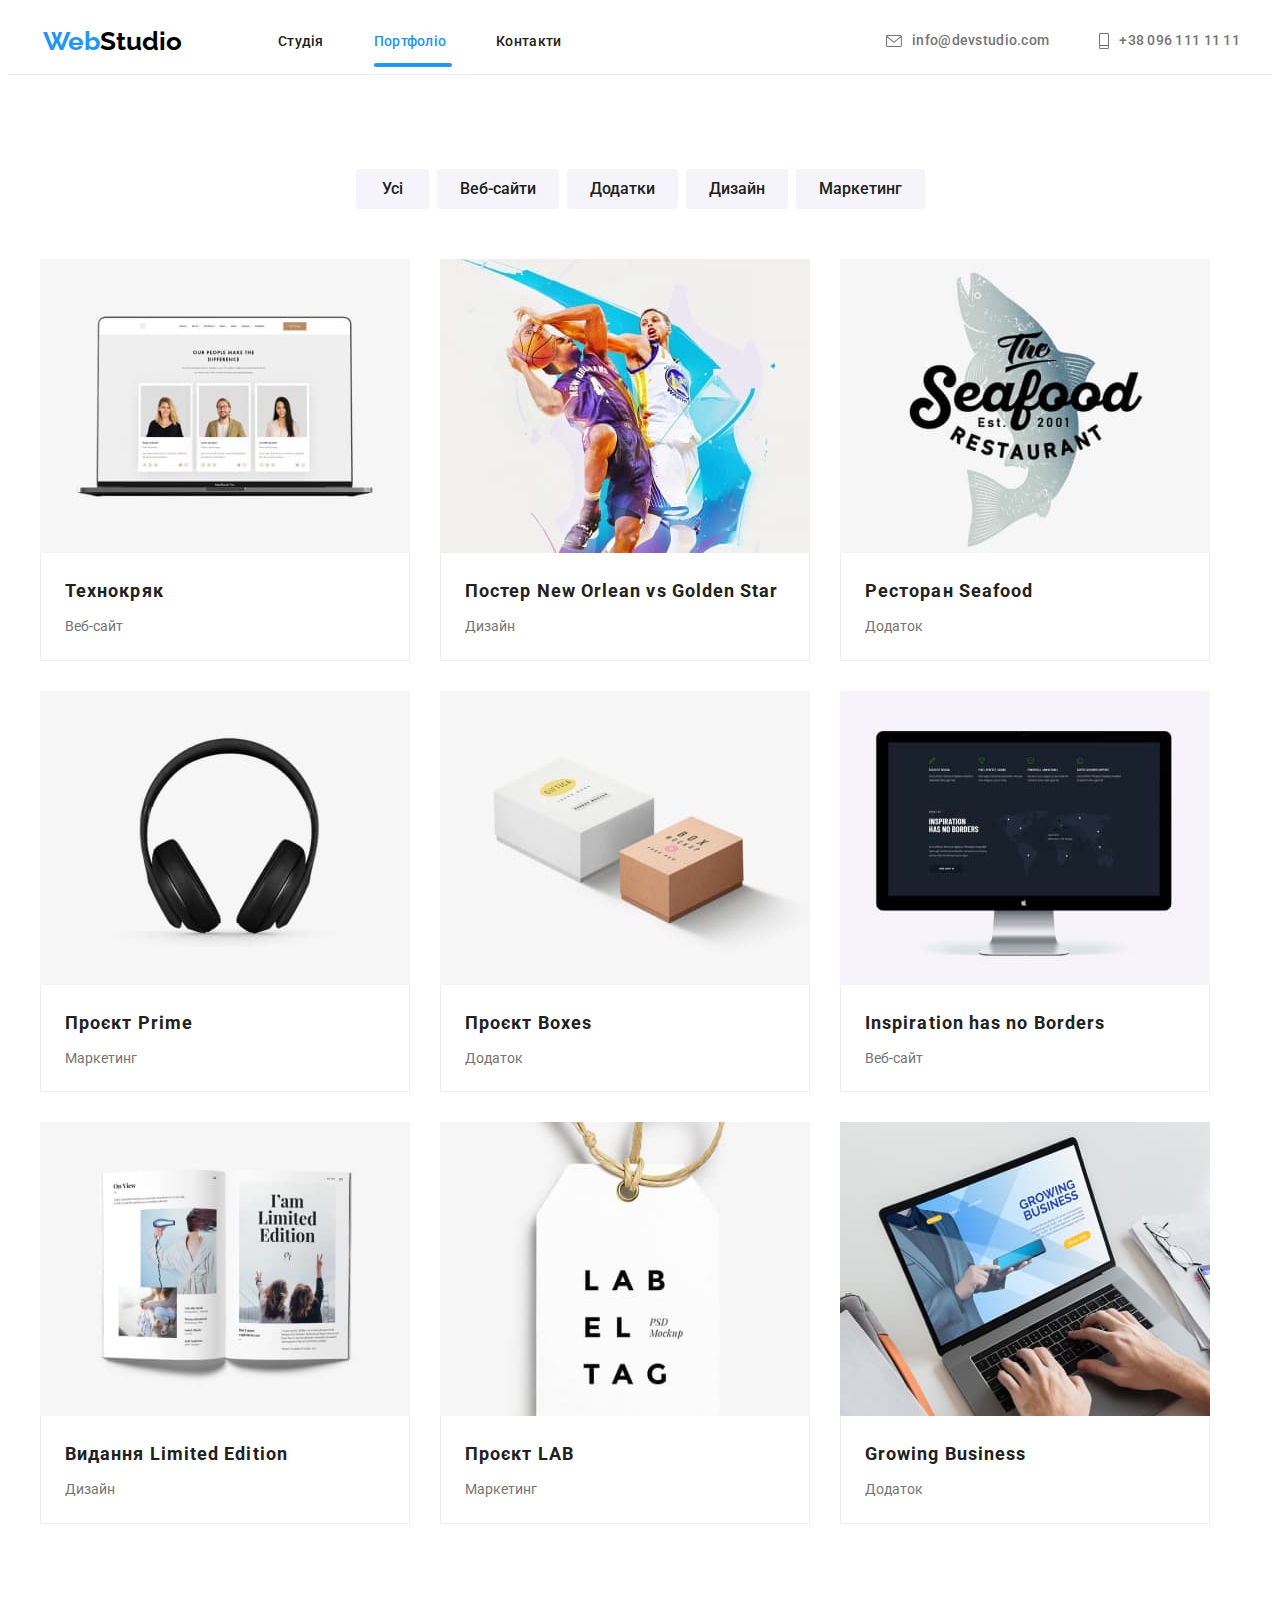
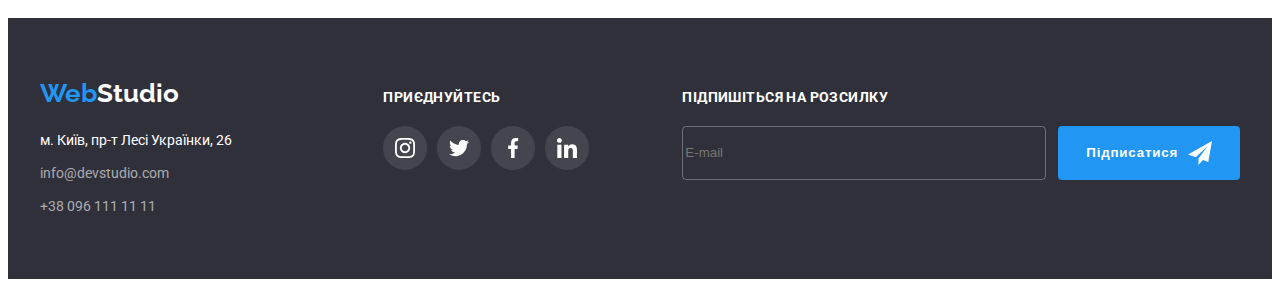
==== portfolio.html @ 527048f1 "hero-hw-08" ====
<!DOCTYPE html>
<html lang="uk">
  <head>
    <meta charset="UTF-8" />
    <meta http-equiv="X-UA-Compatible" content="IE=edge" />
    <meta name="viewport" content="width=device-width, initial-scale=1.0" />
    <title>WebStudio</title>
    <link rel="preconnect" href="https://fonts.googleapis.com" />
    <link rel="preconnect" href="https://fonts.gstatic.com" crossorigin />
    <link
      href="https://fonts.googleapis.com/css2?family=Raleway:wght@700&family=Roboto:wght@400;500;700;900&display=swap"
      rel="stylesheet"
    />
    <link
      rel="stylesheet"
      href="https://cdnjs.cloudflare.com/ajax/libs/modern-normalize/1.1.0/modern-normalize.min.css"
      integrity="sha512-wpPYUAdjBVSE4KJnH1VR1HeZfpl1ub8YT/NKx4PuQ5NmX2tKuGu6U/JRp5y+Y8XG2tV+wKQpNHVUX03MfMFn9Q=="
      crossorigin="anonymous"
      referrerpolicy="no-referrer"
    />
    <!--<link rel="stylesheet" href="./css/styles.css" />-->
    <link rel="stylesheet" href="./css/main.min.css"/>
  </head>
  <body>
    <header class="header">
      <div class="container header__container ">
        <nav class="navigation header__navigation">
          <a href="/" class="logo link"
            ><span class="logo__web">Web</span><span class="logo__studio">Studio</span></a
          >
          <ul class="menu menu__list list">
            <li class="item"><a href="./index.html" class="link">Студія</a></li>
            <li class="item"><a href="" class="link current portfolio">Портфоліо</a></li>
            <li class="item"><a href="" class="link">Контакти</a></li>
          </ul>
        </nav>
        <ul class="contacts contacts__list list">
          <li class="item">
            <a href="mailto:info@devstudio.com" class="contacts-email link">
              <svg class="contacts-email-icon" width="16" height="12">
                <use href="./images/symbol-defs.svg#icon-envelope"></use></svg
              >info@devstudio.com</a
            >
          </li>
          <li class="item">
            <a href="tel:+380961111111" class="contacts-tel link">
              <svg class="contacts-tel-icon" width="10" height="16">
                <use href="./images/symbol-defs.svg#icon-tel"></use></svg
              >+38 096 111 11 11</a
            >
          </li>
        </ul>
      </div>
    </header>
    <main>
      <section class="work">
        <div class="container">
          <h1 class="visually-hidden">Наші роботи</h1>
          <ul class="work-btn-list list">
            <li class="item">
              <button type="button" class="button secondary">Усі</button>
            </li>
            <li class="item">
              <button type="button" class="button secondary">Веб-сайти</button>
            </li>
            <li class="item">
              <button type="button" class="button secondary">Додатки</button>
            </li>
            <li class="item">
              <button type="button" class="button secondary">Дизайн</button>
            </li>
            <li class="item">
              <button type="button" class="button secondary">Маркетинг</button>
            </li>
          </ul>
          <ul class="work-list list">
            <li class="item">
              <a href="" class="work-link">
                <div class="work-top-wrap">
                  <img class="work-img" src="./images/techno.jpg" alt="" width="370" />
                  <p class="work-top-text">
                    Ресурс пропонує комплексні пропозиції з різним рівнем функціоналу та сервісів.
                    Все це дозволить відвідувачу отримати вичерпні відомості про компанію чи
                    приватну особу.
                  </p>
                </div>

                <div class="work-card">
                  <h2 class="work-title">Технокряк</h2>
                  <p class="work-text">Веб-сайт</p>
                </div>
              </a>
            </li>
            <li class="item">
              <a href="" class="work-link">
                <div class="work-top-wrap">
                  <img class="work-img" src="./images/new-orlean.jpg" alt="" width="370" />
                  <p class="work-top-text">
                    Ресурс пропонує комплексні пропозиції з різним рівнем функціоналу та сервісів.
                    Все це дозволить відвідувачу отримати вичерпні відомості про компанію чи
                    приватну особу.
                  </p>
                </div>
                <div class="work-card">
                  <h2 class="work-title">
                    Постер <span lang="en">New Orlean vs Golden Star</span>
                  </h2>
                  <p class="work-text">Дизайн</p>
                </div>
              </a>
            </li>
            <li class="item">
              <a href="" class="work-link">
                <div class="work-top-wrap">
                  <img class="work-img" src="./images/seafood.jpg" alt="" width="370" />
                  <p class="work-top-text">
                    Ресурс пропонує комплексні пропозиції з різним рівнем функціоналу та сервісів.
                    Все це дозволить відвідувачу отримати вичерпні відомості про компанію чи
                    приватну особу.
                  </p>
                </div>
                <div class="work-card">
                  <h2 class="work-title">Ресторан <span lang="en">Seafood</span></h2>
                  <p class="work-text">Додаток</p>
                </div>
              </a>
            </li>
            <li class="item">
              <a href="" class="work-link">
                <div class="work-top-wrap">
                  <img class="work-img" src="./images/prime.jpg" alt="" width="370" />
                  <p class="work-top-text">
                    Ресурс пропонує комплексні пропозиції з різним рівнем функціоналу та сервісів.
                    Все це дозволить відвідувачу отримати вичерпні відомості про компанію чи
                    приватну особу.
                  </p>
                </div>
                <div class="work-card">
                  <h2 class="work-title">Проєкт <span lang="en">Prime</span></h2>
                  <p class="work-text">Маркетинг</p>
                </div>
              </a>
            </li>
            <li class="item">
              <a href="" class="work-link">
                <div class="work-top-wrap">
                  <img class="work-img" src="./images/img-boxes.jpg" alt="" width="370" />
                  <p class="work-top-text">
                    Ресурс пропонує комплексні пропозиції з різним рівнем функціоналу та сервісів.
                    Все це дозволить відвідувачу отримати вичерпні відомості про компанію чи
                    приватну особу.
                  </p>
                </div>
                <div class="work-card">
                  <h2 class="work-title">Проєкт <span lang="en">Boxes</span></h2>
                  <p class="work-text">Додаток</p>
                </div>
              </a>
            </li>
            <li class="item">
              <a href="" class="work-link">
                <div class="work-top-wrap">
                  <img class="work-img" src="./images/inspiration.jpg" alt="" width="370" />
                  <p class="work-top-text">
                    Ресурс пропонує комплексні пропозиції з різним рівнем функціоналу та сервісів.
                    Все це дозволить відвідувачу отримати вичерпні відомості про компанію чи
                    приватну особу.
                  </p>
                </div>
                <div class="work-card">
                  <h2 class="work-title" lang="en">Inspiration has no Borders</h2>
                  <p class="work-text">Веб-сайт</p>
                </div>
              </a>
            </li>
            <li class="item">
              <a href="" class="work-link">
                <div class="work-top-wrap">
                  <img class="work-img" src="./images/limited-edition.jpg" alt="" width="370" />
                  <p class="work-top-text">
                    Ресурс пропонує комплексні пропозиції з різним рівнем функціоналу та сервісів.
                    Все це дозволить відвідувачу отримати вичерпні відомості про компанію чи
                    приватну особу.
                  </p>
                </div>
                <div class="work-card">
                  <h2 class="work-title">Видання <span lang="en">Limited Edition</span></h2>
                  <p class="work-text">Дизайн</p>
                </div>
              </a>
            </li>
            <li class="item">
              <a href="" class="work-link">
                <div class="work-top-wrap">
                  <img class="work-img" src="./images/lab.jpg" alt="" width="370" />
                  <p class="work-top-text">
                    Ресурс пропонує комплексні пропозиції з різним рівнем функціоналу та сервісів.
                    Все це дозволить відвідувачу отримати вичерпні відомості про компанію чи
                    приватну особу.
                  </p>
                </div>
                <div class="work-card">
                  <h2 class="work-title">Проєкт <span lang="en">LAB</span></h2>
                  <p class="work-text">Маркетинг</p>
                </div>
              </a>
            </li>
            <li class="item">
              <a href="" class="work-link">
                <div class="work-top-wrap">
                  <img class="work-img" src="./images/growing-business.jpg" alt="" width="370" />
                  <p class="work-top-text">
                    Ресурс пропонує комплексні пропозиції з різним рівнем функціоналу та сервісів.
                    Все це дозволить відвідувачу отримати вичерпні відомості про компанію чи
                    приватну особу.
                  </p>
                </div>
                <div class="work-card">
                  <h2 class="work-title" lang="en">Growing Business</h2>
                  <p class="work-text">Додаток</p>
                </div>
              </a>
            </li>
          </ul>
        </div>
      </section>
    </main>
    <footer class="footer">
      <div class="container">
        <div>
          <a href="/" class="logo address"
            ><span class="logo__web">Web</span><span class="studio footer">Studio</span></a
          >
          <address>
            <ul class="address-list list">
              <li class="item">
                <a
                  href="https://goo.gl/maps/J423q69N4XWxt7sN8 "
                  target="_blank"
                  rel="noopener noreferrer nofollow"
                  class="link"
                >
                  м. Київ, пр-т Лесі Українки, 26</a
                >
              </li>
              <li class="item">
                <a href="mailto:info@devstudio.com" class="footer-mail">info@devstudio.com</a>
              </li>
              <li>
                <a href="tel:+380961111111" class="footer-tel">+38 096 111 11 11</a>
              </li>
            </ul>
          </address>
        </div>
        <div class="footer-soc">
          <h2 class="footer-soc-title">Приєднуйтесь</h2>
          <ul class="footer-soc-list list">
            <li class="footer-soc-item">
              <a href="" class="footer-soc-link link">
                <svg width="20" height="20">
                  <use
                    href="./images/symbol-defs.svg#icon-instagram"
                    class="footer-soc-icon"
                  ></use></svg
              ></a>
            </li>
            <li class="footer-soc-item">
              <a href="" class="footer-soc-link link">
                <svg class="footer-soc-icon" width="20" height="20">
                  <use href="./images/symbol-defs.svg#icon-twitter"></use></svg
              ></a>
            </li>
            <li class="footer-soc-item">
              <a href="" class="footer-soc-link link">
                <svg class="footer-soc-icon" width="20" height="20">
                  <use href="./images/symbol-defs.svg#icon-facebook"></use></svg
              ></a>
            </li>
            <li class="footer-soc-item">
              <a href="" class="footer-soc-link link">
                <svg class="footer-soc-icon" width="20" height="20">
                  <use href="./images/symbol-defs.svg#icon-linkedin"></use></svg
              ></a>
            </li>
          </ul>
        </div>
        <div class="online">
          <p class="online-title">Підпишіться на розсилку</p>
          <form class="online-form">
            <input type="text" placeholder="E-mail" class="online-input" name="online-name" />
            <button type="submit" class="online-btn">
              Підписатися<svg class="online-btn-icon" width="24" height="24">
                <use href="./images/symbol-defs.svg#icon-send"></use>
              </svg>
            </button>
          </form>
        </div>
      </div>
    </footer>
  </body>
</html>
---- css/main.min.css ----
:root{--primary-text-color: #212121;--title-text-color: #757575;--secondary-text-color: #ffffff;--accent-color: #2196f3;--primary-white-color: #ffffff;--primary-bg-color: #ffffff;--secondary-bg-color: #f5f4fa;--color-btn-primery: #2196f3;--color-logo-stodio: #000000;--trans: 250ms cubic-bezier(0.4, 0, 0.2, 1)}.visually-hidden{position:absolute;white-space:nowrap;width:1px;height:1px;overflow:hidden;border:0;padding:0;clip:rect(0 0 0 0);-webkit-clip-path:inset(50%);clip-path:inset(50%);margin:-1px}body{font-size:14px;font-family:"Roboto",sans-serif;background-color:var(--primary-bg-color);color:var(--primary-text-color)}.section{padding-top:60px;padding-bottom:60px;letter-spacing:.03em;line-height:1.71}@media screen and (min-width: 1200px){.section{padding-top:94px;padding-bottom:94px}}.section__title{margin-bottom:50px;font-size:36px;line-height:1.1666666667;text-align:center;color:var(--primary-text-color)}.list{padding:0;margin:0;list-style:none}.link{text-decoration:none}.is-hidden{opacity:0;visibility:hidden;pointer-events:none}.no-scroll{overflow:hidden}p,h1,h2,h3,h4,h5,h6{margin:0}ul,ol{margin:0;padding-left:0;list-style:none}address{font-style:normal}a{color:currentColor;text-decoration:none}section{text-align:center}img{display:block;width:100%}.container{padding-left:15px;padding-right:15px;width:100%;margin-left:auto;margin-right:auto}@media screen and (min-width: 480px){.container{max-width:480px}}@media screen and (min-width: 768px){.container{max-width:768px}}@media screen and (min-width: 1200px){.container{max-width:1200px}}.section__title{margin-bottom:50px;font-weight:700;font-size:36px;line-height:1.17;letter-spacing:.03em}.button.secondary{padding:6px 22px;font-weight:500;font-size:16px;line-height:1.63;border:rgba(0,0,0,0);display:inline-block;border:1px solid rgba(0,0,0,0);border-radius:4px;min-width:73px;text-align:center;font-family:inherit;cursor:pointer;color:var(--primary-text-color);background-color:var(--secondary-bg-color);transition:background-color var(--trans),color var(--trans),box-shadow var(--trans)}.button.secondary:hover,.button.secondary:focus{color:var(--primary-white-color);background-color:var(--color-btn-primery);box-shadow:0px 3px 1px rgba(0,0,0,.1),0px 1px 2px rgba(0,0,0,.08),0px 2px 2px rgba(0,0,0,.12);outline:rgba(0,0,0,0)}.backdrop{width:100%;height:100%;background-color:rgba(0,0,0,.2);position:fixed;top:0;transition:opacity var(--trans),visibility var(--trans)}.modal{width:528px;min-height:581px;background-color:#fff;position:absolute;border-radius:4px;padding:40px;top:50%;left:50%;transform:translate(-50%, -50%) scale(1) rotate(0);transition:transform var(--trans),border-radius var(--trans)}.backdrop.is-hidden{opacity:0;visibility:hidden;pointer-events:none}.backdrop.is-hidden .modal{transform:translate(-50%, -50%) scale(0) rotate(-360deg);border-radius:70%}.modal-title{font-weight:700;font-size:20px;line-height:1.15;text-align:center;letter-spacing:.03em;margin-bottom:12px}.input-wrap{position:relative}.modal-field{margin-bottom:10px}.modal-field-text{margin-bottom:30px;margin-left:9px}.modal-field-comment{margin-bottom:20px}.modal-input{width:100%;height:40px;border:1px solid rgba(33,33,33,.2);border-radius:4px;font-weight:400;font-size:12px;padding-left:35px;color:#757575;outline:rgba(0,0,0,0);transition:border-color var(--trans)}.modal-input:focus{border-color:var(--accent-color)}.modal-input:focus+.modal-input-icon{fill:var(--accent-color)}.modal-input::-moz-placeholder{font-weight:400;font-size:12px}.modal-input:-ms-input-placeholder{font-weight:400;font-size:12px}.modal-input::placeholder{font-weight:400;font-size:12px}.modal-close{width:30px;height:30px;background-color:rgba(0,0,0,0);border:1px solid rgba(0,0,0,.1);border-radius:50%;position:absolute;right:8px;top:8px;display:flex;align-items:center;justify-content:center;cursor:pointer;transition:border-color var(--trans)}.modal-close:hover{border-color:var(--accent-color)}.modal-close:focus{border-color:var(--accent-color);outline:rgba(0,0,0,0)}.modal-close-icon{transition:fill var(--trans)}.modal-close:hover .modal-close-icon{fill:var(--accent-color)}.modal-close:focus .modal-close-icon{fill:var(--accent-color)}.modal-text{width:100%;height:120px;padding:12px 16px;resize:none}.input-label{display:block;margin-bottom:4px;font-weight:400;font-size:12px;letter-spacing:.01em;color:var(--title-text-color)}.input-label:focus{border-color:var(--accent-color)}.input-checkbox{display:flex;align-items:center;justify-content:center;margin-bottom:30px}.modal-text{width:100%;height:120px;border:1px solid rgba(33,33,33,.2);border-radius:4px;padding:12px 16px;resize:none}.modal-text:focus{border-color:var(--accent-color)}.modal-text::-moz-placeholder{font-weight:400;font-size:12px}.modal-text:-ms-input-placeholder{font-weight:400;font-size:12px}.modal-text::placeholder{font-weight:400;font-size:12px}.check-text{display:flex;align-items:center;position:relative;font-weight:400;font-size:14px;line-height:1.71;letter-spacing:.03em;color:var(--title-text-color)}.check-text span{width:16px;height:15px;border:2px solid var(--title-text-color);border-radius:4px;margin-right:9px;display:flex;align-items:center;justify-content:center;fill:rgba(0,0,0,0);transition:var(--trans)}.input-checkbox:checked+.check-text{background-color:var(--accent-color);border-color:rgba(0,0,0,0);fill:var(--primary-white-color)}.modal-input-icon{position:absolute;left:12px;top:50%;transform:translateY(-50%);transition:fill var(--trans)}.modal-button{display:block;margin-left:auto;margin-right:auto;cursor:pointer;padding-top:10px;padding-right:52px;padding-bottom:10px;padding-left:52px;color:var(--primary-white-color);background-color:var(--color-btn-primery);border-radius:4px;transition:box-shadow var(--trans);border-color:rgba(0,0,0,0)}.modal-button:hover,.modal-button:focus{box-shadow:0px 4px 4px rgba(0,0,0,.15);outline:rgba(0,0,0,0)}.modal-link{text-decoration:underline;padding-left:8px;color:var(--accent-color)}.header{border-bottom:1px solid #ececec;text-align:center}.header__container{display:flex}.header__navigation{display:flex;align-items:center}.logo{font-family:"Raleway",sans-serif;font-weight:700;font-size:26px;line-height:1.19;min-width:145px;outline:rgba(0,0,0,0);color:var(--primary-text-color)}.logo__web{color:var(--accent-color);outline:rgba(0,0,0,0)}.logo__studio{color:var(--color-logo-stodio);outline:rgba(0,0,0,0)}.menu__list{display:flex;margin-left:93px}.menu__list .item+.item{margin-left:50px}.menu__list .link{padding-top:25px;padding-bottom:25px;color:var(--primary-text-color);font-weight:500;font-size:14px;line-height:1.14;letter-spacing:.02em;transition:color var(--trans)}.menu__list .link:hover,.menu__list .link:focus{color:var(--accent-color);outline:rgba(0,0,0,0)}.menu__list .link.current{color:var(--accent-color)}.menu__list .link.current::before{content:"";min-width:48px;height:4px;border-radius:2px;position:absolute;top:63px;background-color:var(--accent-color)}.menu__list .link.current.portfolio::before{content:"";min-width:78px;height:4px;border-radius:2px;position:absolute;top:63px;background-color:var(--accent-color)}.contacts__list{display:flex;margin-left:auto}.contacts__list .item+.item{margin-left:50px;gap:10px}.contacts__list .link{display:flex;margin-left:auto;padding-top:25px;padding-bottom:25px;font-weight:500;font-size:14px;line-height:1.14;letter-spacing:.02em;align-items:center;justify-content:center;color:var(--title-text-color);transition:color var(--trans)}.contacts__list .link:hover,.contacts__list .link:focus{color:var(--accent-color);outline:rgba(0,0,0,0)}.contacts-email{gap:10px}.contacts-email-icon{align-items:center;justify-content:center;fill:currentColor}.contacts-tel{gap:10px}.contacts-tel-icon{align-items:center;justify-content:center;fill:currentColor}.hero{padding-top:200px;padding-bottom:200px;background-color:#2f303a}.hero-title{color:var(--primary-white-color);margin-bottom:30px;margin-top:0;font-weight:900;font-size:44px;line-height:1.36;letter-spacing:.06em;text-transform:uppercase}.button.hero{color:var(--secondary-text-color);background-color:var(--color-btn-primery);padding:10px 32px;font-weight:700;font-size:16px;line-height:1.88;letter-spacing:.06em;display:inline-block;border:1px solid rgba(0,0,0,0);border-radius:4px;min-width:73px;text-align:center;font-family:inherit;box-shadow:0px 4px 4px rgba(0,0,0,.15);transition:background-color var(--trans),color var(--trans)}.button.hero:hover,.button.hero:focus{color:var(--primary-text-color);background-color:var(--title-text-color);outline:rgba(0,0,0,0)}.overlay{height:600px;max-width:1600px;margin-left:auto;margin-right:auto;background-image:linear-gradient(rgba(47, 48, 58, 0.4), rgba(47, 48, 58, 0.4)),url(../images/img-hero.jpg);background-repeat:no-repeat;background-position:center;background-size:cover;background-color:#c4c4c4}.cardlist{padding-top:94px;padding-bottom:94px;text-align:center}.cardlist__list{display:flex}.cardlist__list .item+.item{margin-left:30px}.cardlist__list .title{margin-bottom:10px;font-weight:700;font-size:14px;line-height:1.14;letter-spacing:.03em;text-transform:uppercase;color:var(--primary-text-color)}.cardlist__list .item{width:270px;text-align:left}.cardlist__list .text{font-size:14px;line-height:1.7;letter-spacing:.03em;color:var(--title-text-color)}.cardlist__icon-item{height:120px;border-radius:4px;margin-bottom:30px;gap:30px;display:flex;align-items:center;justify-content:center;background-color:#f5f4fa}.cardlist__icon-img{align-items:center;justify-content:center}.job{display:none}@media screen and (min-width: 1200px){.job{display:block;padding-top:0}}.job-list{display:flex;justify-content:space-between}.job-list__item{min-width:370px}.job-list__thumb{position:relative}.job-list__label{position:absolute;width:100%;padding:27px 0;font-weight:700;font-size:14px;line-height:1.1428571429;text-align:center;text-transform:uppercase;color:var(--primary-white-color);background-color:rgba(47,48,58,.8);transform:translateY(-100%)}.team{padding-top:94px;padding-bottom:94px;background-color:#f5f4fa}.team-list{display:flex}.team-list .item+.item{margin-left:30px}.team-list .title{color:var(--primary-text-color);font-weight:500;font-size:16px;line-height:1.19}.team-list .text{color:var(--title-text-color);margin-bottom:16px;line-height:1.19}.team .title{margin-bottom:10px}.team .item{background-color:#fff;box-shadow:0px 2px 1px rgba(0,0,0,.2),0px 1px 1px rgba(0,0,0,.14),0px 1px 3px rgba(0,0,0,.12)}.team-img{padding-top:30px;padding-bottom:30px}.team-soc-list{display:flex;align-items:center;justify-content:center;gap:10px}.team-soc-item{width:44px;height:44px}.team-soc-link{width:100%;height:100%;display:flex;align-items:center;justify-content:center;border-radius:50%;transition:background-color var(--trans);fill:#afb1b8}.team-soc-link:hover,.team-soc-link:focus{background-color:var(--accent-color);outline:none}.team-soc-icon{transition:fill var(--trans)}.team-soc-link:hover .team-soc-icon,.team-soc-link:focus .team-soc-icon{fill:var(--primary-white-color)}.customers{padding-top:94px;padding-bottom:94px}.customers-list{display:flex;gap:30px}.customers-item{width:calc((100% - 150px)/6);height:90px}.customers-link{width:100%;height:100%;border:1px solid #afb1b8;border-radius:4px;display:flex;align-items:center;justify-content:center;fill:#afb1b8;transition:border-color var(--trans)}.customers-link:hover,.customers-link:focus{border-color:var(--accent-color);outline:none}.customers-soc-icon{transition:fill var(--trans)}.customers-link:hover .customers-soc-icon,.customers-link:focus .customers-soc-icon{fill:var(--accent-color)}.work{padding-top:94px;padding-bottom:94px}.work-btn-list{display:flex;flex-wrap:wrap;justify-content:center;margin-bottom:50px}.work-btn-list .item+.item{margin-left:8px}.work-title{margin-bottom:4px}.work-list{display:flex;flex-wrap:wrap;gap:30px}.work-list .item:nth-child(3n){margin-right:0}.work-list .item:nth-last-child(-n+3){margin-bottom:0}.work-link{display:block;text-decoration:none;transition:box-shadow var(--trans)}.work-link:hover,.work-link:focus{box-shadow:1px 4px 6px rgba(0,0,0,.16),0px 4px 4px rgba(0,0,0,.06),0px 1px 1px rgba(0,0,0,.12);outline:rgba(0,0,0,0)}.work-top-wrap{position:relative;transition:box-shadow var(--trans);overflow:hidden}.work-link:hover .work-top-wrap,.work-link:focus .work-top-wrap{transform:translateY(0);transition:transform var(--trans)}.work-img{display:block}.work-title{color:var(--primary-text-color);margin-bottom:4px;font-weight:700;font-size:18px;line-height:2;letter-spacing:.06em}.work-text{color:var(--title-text-color);line-height:1.9}.work-top-text{position:absolute;top:0;padding:63px 24px;text-align:left;font-weight:400;font-size:18px;line-height:1.56;background-color:rgba(33,150,243,.9);color:var(--primary-white-color);transform:translateY(100%);transition:var(--trans),color var(--trans),background-color var(--trans);overflow:auto}.work-card{padding:20px 24px;border-left:1px solid #eee;border-bottom:1px solid #eee;border-right:1px solid #eee;text-align:left;margin-top:0}.footer{padding-top:60px;padding-bottom:60px;background-color:#2f303a}.footer>.container{display:flex;align-items:baseline}.footer-contact{-moz-text-align-last:left;text-align-last:left}.address-list .link{color:var(--primary-white-color);font-size:14px;line-height:1.71;font-style:normal}.address-list .item{margin-bottom:9px}.footer .link{transition:background-color var(--trans),color var(--trans)}.footer .link:hover,.footer .link:focus{color:var(--accent-color);outline:rgba(0,0,0,0)}.addres-list.footer-tel{margin-bottom:0}.footer-mail,.footer-tel{font-size:14px;line-height:1.71;font-style:normal;text-decoration:none;color:rgba(255,255,255,.6);transition:color var(--trans)}.footer-mail:hover,.footer-mail:focus,.footer-tel:hover,.footer-tel:focus{color:var(--accent-color);outline:rgba(0,0,0,0)}.footer-soc-title{margin-bottom:20px;font-weight:700;font-size:14px;line-height:1.14;letter-spacing:.03em;text-transform:uppercase;color:var(--primary-white-color)}.footer-soc-list{display:flex;gap:10px}.footer-soc-item{width:44px;height:44px}.footer-soc{margin-left:auto}.footer-soc-link{display:flex;width:100%;height:100%;align-items:center;justify-content:center;background-color:rgba(255,255,255,.1);border-radius:50%;fill:#fff}.footer-soc-link:hover,.footer-soc-link:focus{background-color:var(--accent-color);outline:none}.footer-soc-icon{align-items:center;justify-content:center;transition:fill var(--trans)}.footer-soc-link:hover .footer-soc-icon,.footer-soc-link:focus .footer-soc-icon{fill:var(--primary-white-color)}.studio.footer{color:var(--primary-white-color)}.logo.address{display:block;margin-bottom:20px}.online{margin-left:93px}.online-title{font-weight:700;font-size:14px;line-height:1.14;letter-spacing:.03em;text-transform:uppercase;margin-bottom:20px;color:var(--primary-white-color)}.online-form{display:flex;margin-left:auto}.online-input{min-width:358px;height:50px;border:1px solid rgba(255,255,255,.3);transform:var(--trans);border-radius:4px;color:rgba(255,255,255,.6);background-color:rgba(0,0,0,0)}.online-btn{display:flex;align-items:center;justify-content:center;cursor:pointer;margin-left:12px;padding-top:10px;padding-right:28px;padding-bottom:10px;padding-left:28px;font-weight:700;line-height:1.88;letter-spacing:.06em;color:var(--primary-white-color);background-color:var(--color-btn-primery);border-radius:4px;transition:var(--trans);border-color:rgba(0,0,0,0);border:none;outline:rgba(0,0,0,0)}.online-btn:hover,.online-btn:focus{box-shadow:0px 4px 4px rgba(0,0,0,.15)}.online-btn-icon{margin-left:10px;align-items:center;fill:var(--primary-white-color)}/*# sourceMappingURL=main.min.css.map */
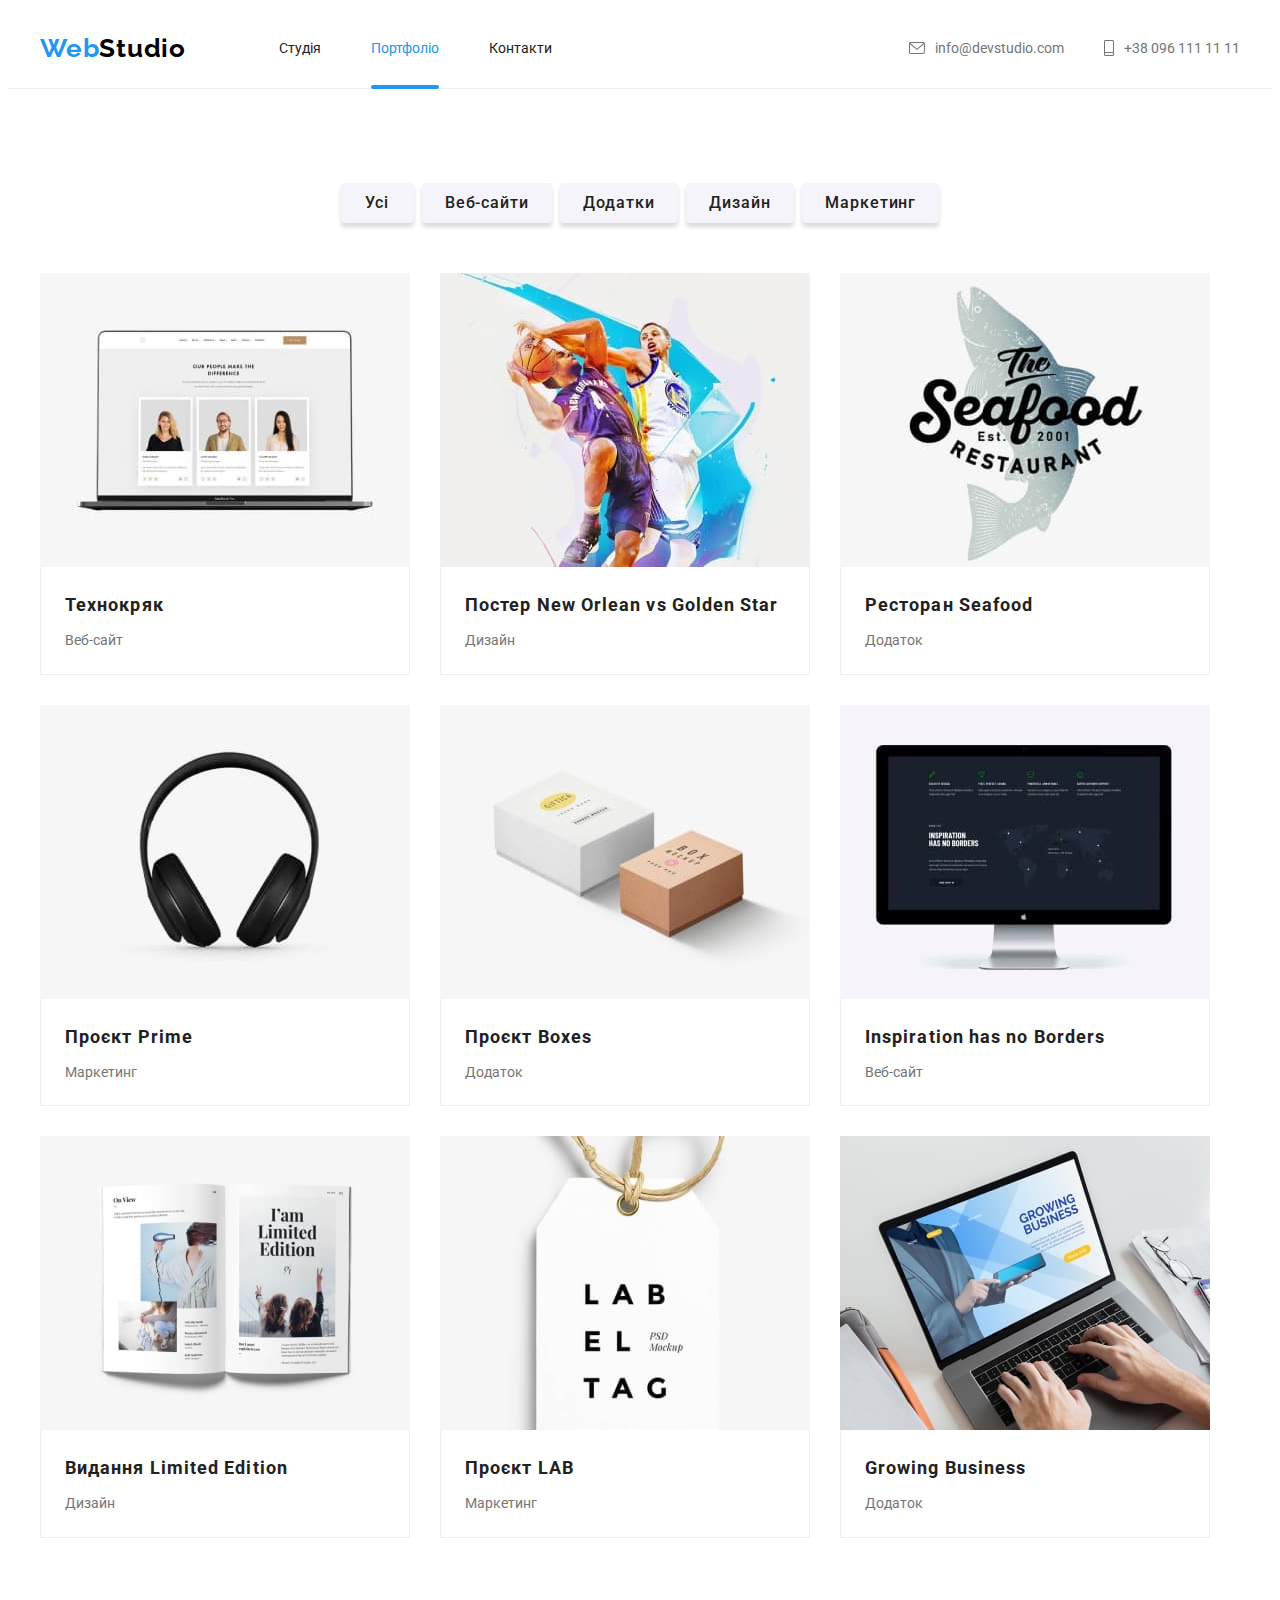
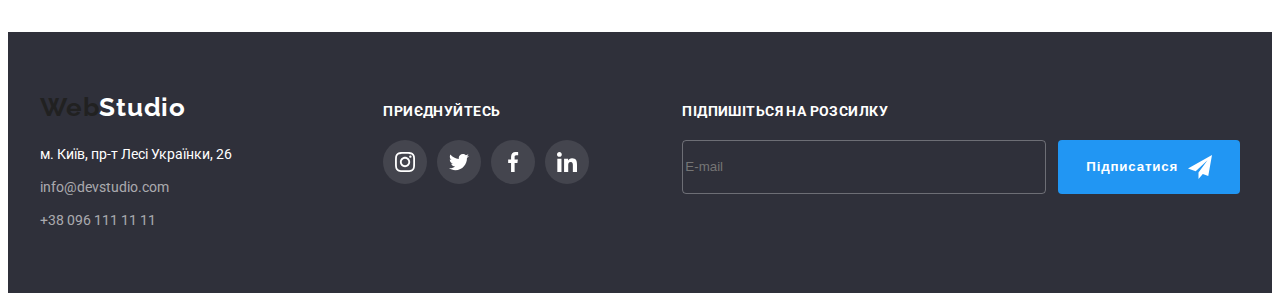
==== commit 3d872f9b: "header-hw-08" ====
--- a/portfolio.html
+++ b/portfolio.html
@@ -23,33 +23,125 @@
   </head>
   <body>
     <header class="header">
-      <div class="container header__container ">
-        <nav class="navigation header__navigation">
-          <a href="/" class="logo link"
-            ><span class="logo__web">Web</span><span class="logo__studio">Studio</span></a
-          >
-          <ul class="menu menu__list list">
-            <li class="item"><a href="./index.html" class="link">Студія</a></li>
-            <li class="item"><a href="" class="link current portfolio">Портфоліо</a></li>
-            <li class="item"><a href="" class="link">Контакти</a></li>
+      <div class="container header__container">
+        <a class="logo logo--dark" lang="en" href="./index.html"
+        ><span class="logo__accent">Web</span>Studio</a
+      >
+        <nav class="navigation navigation--header">            
+          <ul class="navigation__menu">
+            <li>
+              <a href="./index.html" class="link-main navigation__link navigation__link">Студія</a>
+            </li>
+            <li>
+              <a href="./portfolio.html" class="link-main navigation__link navigation__link--current">Портфоліо</a>
+            </li>
+            <li><a href="" class="link-main navigation__link">Контакти</a>
+            </li>
           </ul>
         </nav>
-        <ul class="contacts contacts__list list">
-          <li class="item">
-            <a href="mailto:info@devstudio.com" class="contacts-email link">
-              <svg class="contacts-email-icon" width="16" height="12">
+        <ul class="contacts">
+          <li>
+            <a href="mailto:info@devstudio.com" class="link-main contacts__link">
+              <svg class="contacts__icon contacts-email-icon" width="16" height="12">
                 <use href="./images/symbol-defs.svg#icon-envelope"></use></svg
               >info@devstudio.com</a
             >
           </li>
-          <li class="item">
-            <a href="tel:+380961111111" class="contacts-tel link">
-              <svg class="contacts-tel-icon" width="10" height="16">
+          <li>
+            <a href="tel:+380961111111" class="link-main contacts__link">
+              <svg class="contacts__icon contacts-tel-icon" width="10" height="16">
                 <use href="./images/symbol-defs.svg#icon-tel"></use></svg
               >+38 096 111 11 11</a
             >
           </li>
         </ul>
+        <button type="button" class="menu-open" data-menu-open>
+          <svg class="menu-open__icon" width="40" height="40">
+            <use href="./images/icons.svg#menu-open"></use>
+          </svg>
+        </button>
+      </div>
+      <div class="mob-menu is-hidden" data-menu>
+        <button type="button" class="menu-close" data-menu-close>
+          <svg class="menu-close-icon" width="24" height="24">
+            <use href="./images/icons.svg#menu-close"></use>
+          </svg>
+        </button>
+        <div class="mob-menu-container">
+          <nav class="mob-menu-nav">
+            <ul class="mob-menu-list">
+              <li>
+                <a class="link-main mob-menu-link" href="./index.html"
+                  >Студія</a
+                >
+              </li>
+              <li>
+                <a class="link-main mob-menu-link" href="./portfolio.html"
+                  >Портфоліо</a
+                >
+              </li>
+              <li>
+                <a class="link-main mob-menu-link" href="#studio-contacts"
+                  >Контакти</a
+                >
+              </li>
+            </ul>
+          </nav>
+          <div class="mob-contacts-container">
+            <ul class="mob-contacts">
+              <li>
+                <a
+                  class="link-main mob-contacts-email"
+                  href="mailto:info@devstudio.com"
+                  >info@devstudio.com</a
+                >
+              </li>
+              <li>
+                <a class="link-main mob-contacts-phone" href="tel:+380961111111"
+                  >+38 096 111 11 11</a
+                >
+              </li>
+            </ul>
+            <ul class="mob-soc-list">
+              <li class="mob-soc-item">
+                <a
+                  href=""
+                  target="_blank"
+                  rel="noopener noreferrer nofollow"
+                  class="mob-soc-link"
+                  >Instagram
+                </a>
+              </li>
+              <li class="mob-soc-item">
+                <a
+                  href=""
+                  target="_blank"
+                  rel="noopener noreferrer nofollow"
+                  class="mob-soc-link"
+                  >Twitter
+                </a>
+              </li>
+              <li class="mob-soc-item">
+                <a
+                  href=""
+                  target="_blank"
+                  rel="noopener noreferrer nofollow"
+                  class="mob-soc-link"
+                  >Facebook
+                </a>
+              </li>
+              <li class="mob-soc-item">
+                <a
+                  href=""
+                  target="_blank"
+                  rel="noopener noreferrer nofollow"
+                  class="mob-soc-link"
+                  >Linkedin
+                </a>
+              </li>
+            </ul>
+          </div>
+        </div>
       </div>
     </header>
     <main>
--- a/css/main.min.css
+++ b/css/main.min.css
@@ -1 +1 @@
-:root{--primary-text-color: #212121;--title-text-color: #757575;--secondary-text-color: #ffffff;--accent-color: #2196f3;--primary-white-color: #ffffff;--primary-bg-color: #ffffff;--secondary-bg-color: #f5f4fa;--color-btn-primery: #2196f3;--color-logo-stodio: #000000;--trans: 250ms cubic-bezier(0.4, 0, 0.2, 1)}.visually-hidden{position:absolute;white-space:nowrap;width:1px;height:1px;overflow:hidden;border:0;padding:0;clip:rect(0 0 0 0);-webkit-clip-path:inset(50%);clip-path:inset(50%);margin:-1px}body{font-size:14px;font-family:"Roboto",sans-serif;background-color:var(--primary-bg-color);color:var(--primary-text-color)}.section{padding-top:60px;padding-bottom:60px;letter-spacing:.03em;line-height:1.71}@media screen and (min-width: 1200px){.section{padding-top:94px;padding-bottom:94px}}.section__title{margin-bottom:50px;font-size:36px;line-height:1.1666666667;text-align:center;color:var(--primary-text-color)}.list{padding:0;margin:0;list-style:none}.link{text-decoration:none}.is-hidden{opacity:0;visibility:hidden;pointer-events:none}.no-scroll{overflow:hidden}p,h1,h2,h3,h4,h5,h6{margin:0}ul,ol{margin:0;padding-left:0;list-style:none}address{font-style:normal}a{color:currentColor;text-decoration:none}section{text-align:center}img{display:block;width:100%}.container{padding-left:15px;padding-right:15px;width:100%;margin-left:auto;margin-right:auto}@media screen and (min-width: 480px){.container{max-width:480px}}@media screen and (min-width: 768px){.container{max-width:768px}}@media screen and (min-width: 1200px){.container{max-width:1200px}}.section__title{margin-bottom:50px;font-weight:700;font-size:36px;line-height:1.17;letter-spacing:.03em}.button.secondary{padding:6px 22px;font-weight:500;font-size:16px;line-height:1.63;border:rgba(0,0,0,0);display:inline-block;border:1px solid rgba(0,0,0,0);border-radius:4px;min-width:73px;text-align:center;font-family:inherit;cursor:pointer;color:var(--primary-text-color);background-color:var(--secondary-bg-color);transition:background-color var(--trans),color var(--trans),box-shadow var(--trans)}.button.secondary:hover,.button.secondary:focus{color:var(--primary-white-color);background-color:var(--color-btn-primery);box-shadow:0px 3px 1px rgba(0,0,0,.1),0px 1px 2px rgba(0,0,0,.08),0px 2px 2px rgba(0,0,0,.12);outline:rgba(0,0,0,0)}.backdrop{width:100%;height:100%;background-color:rgba(0,0,0,.2);position:fixed;top:0;transition:opacity var(--trans),visibility var(--trans)}.modal{width:528px;min-height:581px;background-color:#fff;position:absolute;border-radius:4px;padding:40px;top:50%;left:50%;transform:translate(-50%, -50%) scale(1) rotate(0);transition:transform var(--trans),border-radius var(--trans)}.backdrop.is-hidden{opacity:0;visibility:hidden;pointer-events:none}.backdrop.is-hidden .modal{transform:translate(-50%, -50%) scale(0) rotate(-360deg);border-radius:70%}.modal-title{font-weight:700;font-size:20px;line-height:1.15;text-align:center;letter-spacing:.03em;margin-bottom:12px}.input-wrap{position:relative}.modal-field{margin-bottom:10px}.modal-field-text{margin-bottom:30px;margin-left:9px}.modal-field-comment{margin-bottom:20px}.modal-input{width:100%;height:40px;border:1px solid rgba(33,33,33,.2);border-radius:4px;font-weight:400;font-size:12px;padding-left:35px;color:#757575;outline:rgba(0,0,0,0);transition:border-color var(--trans)}.modal-input:focus{border-color:var(--accent-color)}.modal-input:focus+.modal-input-icon{fill:var(--accent-color)}.modal-input::-moz-placeholder{font-weight:400;font-size:12px}.modal-input:-ms-input-placeholder{font-weight:400;font-size:12px}.modal-input::placeholder{font-weight:400;font-size:12px}.modal-close{width:30px;height:30px;background-color:rgba(0,0,0,0);border:1px solid rgba(0,0,0,.1);border-radius:50%;position:absolute;right:8px;top:8px;display:flex;align-items:center;justify-content:center;cursor:pointer;transition:border-color var(--trans)}.modal-close:hover{border-color:var(--accent-color)}.modal-close:focus{border-color:var(--accent-color);outline:rgba(0,0,0,0)}.modal-close-icon{transition:fill var(--trans)}.modal-close:hover .modal-close-icon{fill:var(--accent-color)}.modal-close:focus .modal-close-icon{fill:var(--accent-color)}.modal-text{width:100%;height:120px;padding:12px 16px;resize:none}.input-label{display:block;margin-bottom:4px;font-weight:400;font-size:12px;letter-spacing:.01em;color:var(--title-text-color)}.input-label:focus{border-color:var(--accent-color)}.input-checkbox{display:flex;align-items:center;justify-content:center;margin-bottom:30px}.modal-text{width:100%;height:120px;border:1px solid rgba(33,33,33,.2);border-radius:4px;padding:12px 16px;resize:none}.modal-text:focus{border-color:var(--accent-color)}.modal-text::-moz-placeholder{font-weight:400;font-size:12px}.modal-text:-ms-input-placeholder{font-weight:400;font-size:12px}.modal-text::placeholder{font-weight:400;font-size:12px}.check-text{display:flex;align-items:center;position:relative;font-weight:400;font-size:14px;line-height:1.71;letter-spacing:.03em;color:var(--title-text-color)}.check-text span{width:16px;height:15px;border:2px solid var(--title-text-color);border-radius:4px;margin-right:9px;display:flex;align-items:center;justify-content:center;fill:rgba(0,0,0,0);transition:var(--trans)}.input-checkbox:checked+.check-text{background-color:var(--accent-color);border-color:rgba(0,0,0,0);fill:var(--primary-white-color)}.modal-input-icon{position:absolute;left:12px;top:50%;transform:translateY(-50%);transition:fill var(--trans)}.modal-button{display:block;margin-left:auto;margin-right:auto;cursor:pointer;padding-top:10px;padding-right:52px;padding-bottom:10px;padding-left:52px;color:var(--primary-white-color);background-color:var(--color-btn-primery);border-radius:4px;transition:box-shadow var(--trans);border-color:rgba(0,0,0,0)}.modal-button:hover,.modal-button:focus{box-shadow:0px 4px 4px rgba(0,0,0,.15);outline:rgba(0,0,0,0)}.modal-link{text-decoration:underline;padding-left:8px;color:var(--accent-color)}.header{border-bottom:1px solid #ececec;text-align:center}.header__container{display:flex}.header__navigation{display:flex;align-items:center}.logo{font-family:"Raleway",sans-serif;font-weight:700;font-size:26px;line-height:1.19;min-width:145px;outline:rgba(0,0,0,0);color:var(--primary-text-color)}.logo__web{color:var(--accent-color);outline:rgba(0,0,0,0)}.logo__studio{color:var(--color-logo-stodio);outline:rgba(0,0,0,0)}.menu__list{display:flex;margin-left:93px}.menu__list .item+.item{margin-left:50px}.menu__list .link{padding-top:25px;padding-bottom:25px;color:var(--primary-text-color);font-weight:500;font-size:14px;line-height:1.14;letter-spacing:.02em;transition:color var(--trans)}.menu__list .link:hover,.menu__list .link:focus{color:var(--accent-color);outline:rgba(0,0,0,0)}.menu__list .link.current{color:var(--accent-color)}.menu__list .link.current::before{content:"";min-width:48px;height:4px;border-radius:2px;position:absolute;top:63px;background-color:var(--accent-color)}.menu__list .link.current.portfolio::before{content:"";min-width:78px;height:4px;border-radius:2px;position:absolute;top:63px;background-color:var(--accent-color)}.contacts__list{display:flex;margin-left:auto}.contacts__list .item+.item{margin-left:50px;gap:10px}.contacts__list .link{display:flex;margin-left:auto;padding-top:25px;padding-bottom:25px;font-weight:500;font-size:14px;line-height:1.14;letter-spacing:.02em;align-items:center;justify-content:center;color:var(--title-text-color);transition:color var(--trans)}.contacts__list .link:hover,.contacts__list .link:focus{color:var(--accent-color);outline:rgba(0,0,0,0)}.contacts-email{gap:10px}.contacts-email-icon{align-items:center;justify-content:center;fill:currentColor}.contacts-tel{gap:10px}.contacts-tel-icon{align-items:center;justify-content:center;fill:currentColor}.hero{padding-top:200px;padding-bottom:200px;background-color:#2f303a}.hero-title{color:var(--primary-white-color);margin-bottom:30px;margin-top:0;font-weight:900;font-size:44px;line-height:1.36;letter-spacing:.06em;text-transform:uppercase}.button.hero{color:var(--secondary-text-color);background-color:var(--color-btn-primery);padding:10px 32px;font-weight:700;font-size:16px;line-height:1.88;letter-spacing:.06em;display:inline-block;border:1px solid rgba(0,0,0,0);border-radius:4px;min-width:73px;text-align:center;font-family:inherit;box-shadow:0px 4px 4px rgba(0,0,0,.15);transition:background-color var(--trans),color var(--trans)}.button.hero:hover,.button.hero:focus{color:var(--primary-text-color);background-color:var(--title-text-color);outline:rgba(0,0,0,0)}.overlay{height:600px;max-width:1600px;margin-left:auto;margin-right:auto;background-image:linear-gradient(rgba(47, 48, 58, 0.4), rgba(47, 48, 58, 0.4)),url(../images/img-hero.jpg);background-repeat:no-repeat;background-position:center;background-size:cover;background-color:#c4c4c4}.cardlist{padding-top:94px;padding-bottom:94px;text-align:center}.cardlist__list{display:flex}.cardlist__list .item+.item{margin-left:30px}.cardlist__list .title{margin-bottom:10px;font-weight:700;font-size:14px;line-height:1.14;letter-spacing:.03em;text-transform:uppercase;color:var(--primary-text-color)}.cardlist__list .item{width:270px;text-align:left}.cardlist__list .text{font-size:14px;line-height:1.7;letter-spacing:.03em;color:var(--title-text-color)}.cardlist__icon-item{height:120px;border-radius:4px;margin-bottom:30px;gap:30px;display:flex;align-items:center;justify-content:center;background-color:#f5f4fa}.cardlist__icon-img{align-items:center;justify-content:center}.job{display:none}@media screen and (min-width: 1200px){.job{display:block;padding-top:0}}.job-list{display:flex;justify-content:space-between}.job-list__item{min-width:370px}.job-list__thumb{position:relative}.job-list__label{position:absolute;width:100%;padding:27px 0;font-weight:700;font-size:14px;line-height:1.1428571429;text-align:center;text-transform:uppercase;color:var(--primary-white-color);background-color:rgba(47,48,58,.8);transform:translateY(-100%)}.team{padding-top:94px;padding-bottom:94px;background-color:#f5f4fa}.team-list{display:flex}.team-list .item+.item{margin-left:30px}.team-list .title{color:var(--primary-text-color);font-weight:500;font-size:16px;line-height:1.19}.team-list .text{color:var(--title-text-color);margin-bottom:16px;line-height:1.19}.team .title{margin-bottom:10px}.team .item{background-color:#fff;box-shadow:0px 2px 1px rgba(0,0,0,.2),0px 1px 1px rgba(0,0,0,.14),0px 1px 3px rgba(0,0,0,.12)}.team-img{padding-top:30px;padding-bottom:30px}.team-soc-list{display:flex;align-items:center;justify-content:center;gap:10px}.team-soc-item{width:44px;height:44px}.team-soc-link{width:100%;height:100%;display:flex;align-items:center;justify-content:center;border-radius:50%;transition:background-color var(--trans);fill:#afb1b8}.team-soc-link:hover,.team-soc-link:focus{background-color:var(--accent-color);outline:none}.team-soc-icon{transition:fill var(--trans)}.team-soc-link:hover .team-soc-icon,.team-soc-link:focus .team-soc-icon{fill:var(--primary-white-color)}.customers{padding-top:94px;padding-bottom:94px}.customers-list{display:flex;gap:30px}.customers-item{width:calc((100% - 150px)/6);height:90px}.customers-link{width:100%;height:100%;border:1px solid #afb1b8;border-radius:4px;display:flex;align-items:center;justify-content:center;fill:#afb1b8;transition:border-color var(--trans)}.customers-link:hover,.customers-link:focus{border-color:var(--accent-color);outline:none}.customers-soc-icon{transition:fill var(--trans)}.customers-link:hover .customers-soc-icon,.customers-link:focus .customers-soc-icon{fill:var(--accent-color)}.work{padding-top:94px;padding-bottom:94px}.work-btn-list{display:flex;flex-wrap:wrap;justify-content:center;margin-bottom:50px}.work-btn-list .item+.item{margin-left:8px}.work-title{margin-bottom:4px}.work-list{display:flex;flex-wrap:wrap;gap:30px}.work-list .item:nth-child(3n){margin-right:0}.work-list .item:nth-last-child(-n+3){margin-bottom:0}.work-link{display:block;text-decoration:none;transition:box-shadow var(--trans)}.work-link:hover,.work-link:focus{box-shadow:1px 4px 6px rgba(0,0,0,.16),0px 4px 4px rgba(0,0,0,.06),0px 1px 1px rgba(0,0,0,.12);outline:rgba(0,0,0,0)}.work-top-wrap{position:relative;transition:box-shadow var(--trans);overflow:hidden}.work-link:hover .work-top-wrap,.work-link:focus .work-top-wrap{transform:translateY(0);transition:transform var(--trans)}.work-img{display:block}.work-title{color:var(--primary-text-color);margin-bottom:4px;font-weight:700;font-size:18px;line-height:2;letter-spacing:.06em}.work-text{color:var(--title-text-color);line-height:1.9}.work-top-text{position:absolute;top:0;padding:63px 24px;text-align:left;font-weight:400;font-size:18px;line-height:1.56;background-color:rgba(33,150,243,.9);color:var(--primary-white-color);transform:translateY(100%);transition:var(--trans),color var(--trans),background-color var(--trans);overflow:auto}.work-card{padding:20px 24px;border-left:1px solid #eee;border-bottom:1px solid #eee;border-right:1px solid #eee;text-align:left;margin-top:0}.footer{padding-top:60px;padding-bottom:60px;background-color:#2f303a}.footer>.container{display:flex;align-items:baseline}.footer-contact{-moz-text-align-last:left;text-align-last:left}.address-list .link{color:var(--primary-white-color);font-size:14px;line-height:1.71;font-style:normal}.address-list .item{margin-bottom:9px}.footer .link{transition:background-color var(--trans),color var(--trans)}.footer .link:hover,.footer .link:focus{color:var(--accent-color);outline:rgba(0,0,0,0)}.addres-list.footer-tel{margin-bottom:0}.footer-mail,.footer-tel{font-size:14px;line-height:1.71;font-style:normal;text-decoration:none;color:rgba(255,255,255,.6);transition:color var(--trans)}.footer-mail:hover,.footer-mail:focus,.footer-tel:hover,.footer-tel:focus{color:var(--accent-color);outline:rgba(0,0,0,0)}.footer-soc-title{margin-bottom:20px;font-weight:700;font-size:14px;line-height:1.14;letter-spacing:.03em;text-transform:uppercase;color:var(--primary-white-color)}.footer-soc-list{display:flex;gap:10px}.footer-soc-item{width:44px;height:44px}.footer-soc{margin-left:auto}.footer-soc-link{display:flex;width:100%;height:100%;align-items:center;justify-content:center;background-color:rgba(255,255,255,.1);border-radius:50%;fill:#fff}.footer-soc-link:hover,.footer-soc-link:focus{background-color:var(--accent-color);outline:none}.footer-soc-icon{align-items:center;justify-content:center;transition:fill var(--trans)}.footer-soc-link:hover .footer-soc-icon,.footer-soc-link:focus .footer-soc-icon{fill:var(--primary-white-color)}.studio.footer{color:var(--primary-white-color)}.logo.address{display:block;margin-bottom:20px}.online{margin-left:93px}.online-title{font-weight:700;font-size:14px;line-height:1.14;letter-spacing:.03em;text-transform:uppercase;margin-bottom:20px;color:var(--primary-white-color)}.online-form{display:flex;margin-left:auto}.online-input{min-width:358px;height:50px;border:1px solid rgba(255,255,255,.3);transform:var(--trans);border-radius:4px;color:rgba(255,255,255,.6);background-color:rgba(0,0,0,0)}.online-btn{display:flex;align-items:center;justify-content:center;cursor:pointer;margin-left:12px;padding-top:10px;padding-right:28px;padding-bottom:10px;padding-left:28px;font-weight:700;line-height:1.88;letter-spacing:.06em;color:var(--primary-white-color);background-color:var(--color-btn-primery);border-radius:4px;transition:var(--trans);border-color:rgba(0,0,0,0);border:none;outline:rgba(0,0,0,0)}.online-btn:hover,.online-btn:focus{box-shadow:0px 4px 4px rgba(0,0,0,.15)}.online-btn-icon{margin-left:10px;align-items:center;fill:var(--primary-white-color)}/*# sourceMappingURL=main.min.css.map */+:root{--examples-gap: 30px;--bg-gradient: linear-gradient( to bottom, rgba(47, 48, 58, 0.4), rgba(47, 48, 58, 0.4) );--primary-text-color: #212121;--title-text-color: #757575;--secondary-text-color: #ffffff;--accent-color: #2196f3;--primary-white-color: #ffffff;--primary-bg-color: #ffffff;--secondary-bg-color: #f5f4fa;--color-btn-primery: #2196f3;--color-logo-stodio: #000000;--button-color: #188ce8;--trans: 250ms cubic-bezier(0.4, 0, 0.2, 1);--white-color: #ffffff;--logo-dark-color: #000000}.visually-hidden{position:absolute;white-space:nowrap;width:1px;height:1px;overflow:hidden;border:0;padding:0;clip:rect(0 0 0 0);-webkit-clip-path:inset(50%);clip-path:inset(50%);margin:-1px}.contacts__link,.header__container,.navigation__menu{display:flex;align-items:center}.menu-close,.soc-list__link{display:flex;align-items:center;justify-content:center}body{font-size:14px;font-family:"Roboto",sans-serif;background-color:var(--primary-bg-color);color:var(--primary-text-color)}.section{padding-top:60px;padding-bottom:60px;letter-spacing:.03em;line-height:1.71}@media screen and (min-width: 1200px){.section{padding-top:94px;padding-bottom:94px}}.section__title{margin-bottom:50px;font-size:36px;line-height:1.1666666667;text-align:center;color:var(--primary-text-color)}.list{padding:0;margin:0;list-style:none}.link{text-decoration:none}.is-hidden{opacity:0;visibility:hidden;pointer-events:none}.no-scroll{overflow:hidden}p,h1,h2,h3,h4,h5,h6{margin:0}ul,ol{margin:0;padding-left:0;list-style:none}address{font-style:normal}a{color:currentColor;text-decoration:none}section{text-align:center}img{display:block;width:100%}.container{padding-left:15px;padding-right:15px;width:100%;margin-left:auto;margin-right:auto}@media screen and (min-width: 480px){.container{max-width:480px}}@media screen and (min-width: 768px){.container{max-width:768px}}@media screen and (min-width: 1200px){.container{max-width:1200px}}.section__title{margin-bottom:50px;font-weight:700;font-size:36px;line-height:1.17;letter-spacing:.03em}.button.secondary{padding:6px 22px;font-weight:500;font-size:16px;line-height:1.63;border:rgba(0,0,0,0);display:inline-block;border:1px solid rgba(0,0,0,0);border-radius:4px;min-width:73px;text-align:center;font-family:inherit;cursor:pointer;color:var(--primary-text-color);background-color:var(--secondary-bg-color);transition:background-color var(--trans),color var(--trans),box-shadow var(--trans)}.button.secondary:hover,.button.secondary:focus{color:var(--primary-white-color);background-color:var(--color-btn-primery);box-shadow:0px 3px 1px rgba(0,0,0,.1),0px 1px 2px rgba(0,0,0,.08),0px 2px 2px rgba(0,0,0,.12);outline:rgba(0,0,0,0)}.backdrop{width:100%;height:100%;background-color:rgba(0,0,0,.2);position:fixed;top:0;transition:opacity var(--trans),visibility var(--trans)}.modal{width:528px;min-height:581px;background-color:#fff;position:absolute;border-radius:4px;padding:40px;top:50%;left:50%;transform:translate(-50%, -50%) scale(1) rotate(0);transition:transform var(--trans),border-radius var(--trans)}.backdrop.is-hidden{opacity:0;visibility:hidden;pointer-events:none}.backdrop.is-hidden .modal{transform:translate(-50%, -50%) scale(0) rotate(-360deg);border-radius:70%}.modal-title{font-weight:700;font-size:20px;line-height:1.15;text-align:center;letter-spacing:.03em;margin-bottom:12px}.input-wrap{position:relative}.modal-field{margin-bottom:10px}.modal-field-text{margin-bottom:30px;margin-left:9px}.modal-field-comment{margin-bottom:20px}.modal-input{width:100%;height:40px;border:1px solid rgba(33,33,33,.2);border-radius:4px;font-weight:400;font-size:12px;padding-left:35px;color:#757575;outline:rgba(0,0,0,0);transition:border-color var(--trans)}.modal-input:focus{border-color:var(--accent-color)}.modal-input:focus+.modal-input-icon{fill:var(--accent-color)}.modal-input::-moz-placeholder{font-weight:400;font-size:12px}.modal-input:-ms-input-placeholder{font-weight:400;font-size:12px}.modal-input::placeholder{font-weight:400;font-size:12px}.modal-close{width:30px;height:30px;background-color:rgba(0,0,0,0);border:1px solid rgba(0,0,0,.1);border-radius:50%;position:absolute;right:8px;top:8px;display:flex;align-items:center;justify-content:center;cursor:pointer;transition:border-color var(--trans)}.modal-close:hover{border-color:var(--accent-color)}.modal-close:focus{border-color:var(--accent-color);outline:rgba(0,0,0,0)}.modal-close-icon{transition:fill var(--trans)}.modal-close:hover .modal-close-icon{fill:var(--accent-color)}.modal-close:focus .modal-close-icon{fill:var(--accent-color)}.modal-text{width:100%;height:120px;padding:12px 16px;resize:none}.input-label{display:block;margin-bottom:4px;font-weight:400;font-size:12px;letter-spacing:.01em;color:var(--title-text-color)}.input-label:focus{border-color:var(--accent-color)}.input-checkbox{display:flex;align-items:center;justify-content:center;margin-bottom:30px}.modal-text{width:100%;height:120px;border:1px solid rgba(33,33,33,.2);border-radius:4px;padding:12px 16px;resize:none}.modal-text:focus{border-color:var(--accent-color)}.modal-text::-moz-placeholder{font-weight:400;font-size:12px}.modal-text:-ms-input-placeholder{font-weight:400;font-size:12px}.modal-text::placeholder{font-weight:400;font-size:12px}.check-text{display:flex;align-items:center;position:relative;font-weight:400;font-size:14px;line-height:1.71;letter-spacing:.03em;color:var(--title-text-color)}.check-text span{width:16px;height:15px;border:2px solid var(--title-text-color);border-radius:4px;margin-right:9px;display:flex;align-items:center;justify-content:center;fill:rgba(0,0,0,0);transition:var(--trans)}.input-checkbox:checked+.check-text{background-color:var(--accent-color);border-color:rgba(0,0,0,0);fill:var(--primary-white-color)}.modal-input-icon{position:absolute;left:12px;top:50%;transform:translateY(-50%);transition:fill var(--trans)}.modal-button{display:block;margin-left:auto;margin-right:auto;cursor:pointer;padding-top:10px;padding-right:52px;padding-bottom:10px;padding-left:52px;color:var(--primary-white-color);background-color:var(--color-btn-primery);border-radius:4px;transition:box-shadow var(--trans);border-color:rgba(0,0,0,0)}.modal-button:hover,.modal-button:focus{box-shadow:0px 4px 4px rgba(0,0,0,.15);outline:rgba(0,0,0,0)}.modal-link{text-decoration:underline;padding-left:8px;color:var(--accent-color)}.button{font-weight:700;font-size:16px;line-height:1.875;letter-spacing:.06em;color:var(--primary-white-color);background-color:var(--accent-color);border-color:rgba(0,0,0,0);border-radius:4px;box-shadow:0px 4px 4px rgba(0,0,0,.15);transition:background-color var(--trans)}.button:hover,.button:focus{background-color:var(--button-color)}.logo{font-family:"Raleway",sans-serif;font-weight:700;font-size:24px;line-height:1.1666666667;letter-spacing:.03em}@media screen and (min-width: 1200px){.logo{font-size:26px;line-height:1.1923076923}}.logo__accent{color:var(--accent-color)}.logo--dark{color:var(--logo-dark-color)}.logo--white{color:var(--white-color)}.navigation{display:none}@media screen and (min-width: 768px){.navigation{display:flex}}@media screen and (min-width: 768px){.navigation--header{margin-left:88px}}@media screen and (min-width: 1200px){.navigation--header{margin-left:93px}}.navigation__menu{gap:50px}.navigation__link{position:relative;display:block;padding:32px 0}.navigation__link--current{color:var(--accent-color)}.navigation__link--current::after{content:"";position:absolute;bottom:-1px;height:4px;width:100%;display:block;background-color:var(--accent-color);border-radius:2px}.soc-list{display:flex;justify-content:center;flex-wrap:wrap;gap:10px}.soc-list__item{width:44px;height:44px}.soc-list__link{width:100%;height:100%;color:#afb1b8;background-color:inherit;border-radius:50%;transition:color var(--trans),background-color var(--trans)}.soc-list__link:hover,.soc-list__link:focus{color:var(--white-color);background-color:var(--accent-color)}.soc-list__icon{fill:currentColor}.header{background-color:inherit;border-bottom:1px solid #ececec}.header__container{min-height:60px}@media screen and (min-width: 768px){.header__container{min-height:80px}}.contacts{display:none;margin-left:auto}@media screen and (min-width: 768px){.contacts{display:flex;flex-direction:column;gap:10px}}@media screen and (min-width: 1200px){.contacts{flex-direction:row;align-items:center;gap:40px}}.contacts__link{color:var(--title-text-color)}@media screen and (min-width: 768px){.contacts__link{gap:8px;padding:1px 0}}@media screen and (min-width: 1200px){.contacts__link{gap:10px;padding:32px 0}}.contacts__icon{fill:currentColor}@media screen and (min-width: 1200px){.contacts-tel-icon{width:10px;height:16px}}@media screen and (min-width: 1200px){.contacts-email-icon{width:16px;height:12px}}.mob-menu{position:fixed;top:0;z-index:999;width:100%;height:100%;padding:48px 40px;background-color:#fff;font-weight:500;letter-spacing:.02em}.mob-menu-container{height:100%;display:flex;flex-direction:column;justify-content:space-between;overflow:auto}.mob-menu-list{display:flex;flex-direction:column;gap:16px}@media screen and (min-width: 480px){.mob-menu-list{gap:32px}}.mob-menu-link{font-size:26px;line-height:1.1923076923}@media screen and (min-width: 480px){.mob-menu-link{font-size:40px;line-height:1.175}}.menu-open{padding:0;margin-left:auto;width:40px;height:40px;display:flex;align-items:center;justify-content:center;background-color:rgba(0,0,0,0);transition:color var(--trans)}@media screen and (min-width: 768px){.menu-open{display:none}}.menu-open__icon{fill:currentColor;outline:rgba(0,0,0,0)}.menu-open:hover,.menu-open:focus{color:var(--accent-color)}.menu-close{position:absolute;right:15px;top:10px;width:40px;height:40px;padding:0;background-color:rgba(0,0,0,0);border-color:rgba(0,0,0,0);transition:color var(--trans)}.menu-close-icon{fill:currentColor}.menu-close:hover,.menu-close:focus{color:var(--accent-color)}.mob-contacts-container{margin-top:16px}.mob-contacts{display:flex;flex-direction:column;gap:16px;margin-bottom:32px}@media screen and (min-width: 480px){.mob-contacts{gap:32px;margin-bottom:64px}}.mob-contacts-email{font-size:16px;line-height:1.1875;color:var(--title-text-color)}@media screen and (min-width: 480px){.mob-contacts-email{font-size:24px;line-height:1.1666666667}}.mob-contacts-phone{font-size:22px;line-height:1.1818181818;color:var(--accent-color)}@media screen and (min-width: 480px){.mob-contacts-phone{font-size:34px;line-height:1.1764705882}}.mob-soc-list{display:flex;gap:10px}@media screen and (min-width: 480px){.mob-soc-list{gap:20px}}.mob-soc-item{position:relative}.mob-soc-item:not(:last-child)::after{content:"";position:absolute;top:0;right:-5px;width:1px;height:100%;background-color:rgba(33,33,33,.2)}@media screen and (min-width: 480px){.mob-soc-item:not(:last-child)::after{right:-10px}}@media screen and (min-width: 480px){.mob-soc-item:not(:last-child)::after{font-size:18px;line-height:1.2222222222}}.mob-soc-link{font-size:12px;line-height:1.25;color:var(--accent-color)}.hero{padding-top:0;padding-bottom:0}.hero__overlay{max-width:480px;width:100%;margin-left:auto;margin-right:auto;padding-top:118px;padding-bottom:118px;background-color:#c4c4c4;background-image:var(--bg-gradient),url("../images/hero-mob.jpg");background-repeat:no-repeat;background-position:center;background-size:cover}@media(min-device-pixel-ratio: 2),(-webkit-min-device-pixel-ratio: 2),(min-resolution: 192dpi),(min-resolution: 2dppx){.hero__overlay{background-image:var(--bg-gradient),url("../images/hero-mob-2x.jpg")}}@media screen and (min-width: 768px){.hero__overlay{max-width:768px;background-image:var(--bg-gradient),url("../images/hero-tab.jpg")}}@media screen and (min-width: 768px)and (min-device-pixel-ratio: 2),screen and (min-width: 768px)and (-webkit-min-device-pixel-ratio: 2),screen and (min-width: 768px)and (min-resolution: 192dpi),screen and (min-width: 768px)and (min-resolution: 2dppx){.hero__overlay{background-image:var(--bg-gradient),url("../images/hero-tab-2x.jpg")}}@media screen and (min-width: 1200px){.hero__overlay{max-width:1600px;padding-top:200px;padding-bottom:200px;background-image:var(--bg-gradient),url("../images/img-hero.jpg")}}@media screen and (min-width: 1200px)and (min-device-pixel-ratio: 2),screen and (min-width: 1200px)and (-webkit-min-device-pixel-ratio: 2),screen and (min-width: 1200px)and (min-resolution: 192dpi),screen and (min-width: 1200px)and (min-resolution: 2dppx){.hero__overlay{background-image:var(--bg-gradient),url("../images/hero-desk-2x.jpg")}}.hero__title{margin:0 auto 30px auto;max-width:100%;font-weight:900;font-size:18px;line-height:1.6111111111;letter-spacing:.06em;text-align:center;text-transform:uppercase;color:var(--primary-white-color)}@media screen and (min-width: 480px){.hero__title{max-width:360px;font-weight:900;font-size:26px;line-height:1.6153846154;letter-spacing:.06em}}@media screen and (min-width: 1200px){.hero__title{max-width:696px;font-size:44px;line-height:1.3636363636}}.hero__button{display:block;margin:0 auto;padding:10px 24px}@media screen and (min-width: 1200px){.hero__button{padding:10px 32px}}.cardlist{padding-top:94px;padding-bottom:94px;text-align:center}.cardlist__list{display:flex}.cardlist__list .item+.item{margin-left:30px}.cardlist__list .title{margin-bottom:10px;font-weight:700;font-size:14px;line-height:1.14;letter-spacing:.03em;text-transform:uppercase;color:var(--primary-text-color)}.cardlist__list .item{width:270px;text-align:left}.cardlist__list .text{font-size:14px;line-height:1.7;letter-spacing:.03em;color:var(--title-text-color)}.cardlist__icon-item{height:120px;border-radius:4px;margin-bottom:30px;gap:30px;display:flex;align-items:center;justify-content:center;background-color:#f5f4fa}.cardlist__icon-img{align-items:center;justify-content:center}.job{display:none}@media screen and (min-width: 1200px){.job{display:block;padding-top:0}}.job-list{display:flex;justify-content:space-between}.job-list__item{min-width:370px}.job-list__thumb{position:relative}.job-list__label{position:absolute;width:100%;padding:27px 0;font-weight:700;font-size:14px;line-height:1.1428571429;text-align:center;text-transform:uppercase;color:var(--primary-white-color);background-color:rgba(47,48,58,.8);transform:translateY(-100%)}.team{padding-top:94px;padding-bottom:94px;background-color:#f5f4fa}.team-list{display:flex}.team-list .item+.item{margin-left:30px}.team-list .title{color:var(--primary-text-color);font-weight:500;font-size:16px;line-height:1.19}.team-list .text{color:var(--title-text-color);margin-bottom:16px;line-height:1.19}.team .title{margin-bottom:10px}.team .item{background-color:#fff;box-shadow:0px 2px 1px rgba(0,0,0,.2),0px 1px 1px rgba(0,0,0,.14),0px 1px 3px rgba(0,0,0,.12)}.team-img{padding-top:30px;padding-bottom:30px}.team-soc-list{display:flex;align-items:center;justify-content:center;gap:10px}.team-soc-item{width:44px;height:44px}.team-soc-link{width:100%;height:100%;display:flex;align-items:center;justify-content:center;border-radius:50%;transition:background-color var(--trans);fill:#afb1b8}.team-soc-link:hover,.team-soc-link:focus{background-color:var(--accent-color);outline:none}.team-soc-icon{transition:fill var(--trans)}.team-soc-link:hover .team-soc-icon,.team-soc-link:focus .team-soc-icon{fill:var(--primary-white-color)}.customers{padding-top:94px;padding-bottom:94px}.customers-list{display:flex;gap:30px}.customers-item{width:calc((100% - 150px)/6);height:90px}.customers-link{width:100%;height:100%;border:1px solid #afb1b8;border-radius:4px;display:flex;align-items:center;justify-content:center;fill:#afb1b8;transition:border-color var(--trans)}.customers-link:hover,.customers-link:focus{border-color:var(--accent-color);outline:none}.customers-soc-icon{transition:fill var(--trans)}.customers-link:hover .customers-soc-icon,.customers-link:focus .customers-soc-icon{fill:var(--accent-color)}.work{padding-top:94px;padding-bottom:94px}.work-btn-list{display:flex;flex-wrap:wrap;justify-content:center;margin-bottom:50px}.work-btn-list .item+.item{margin-left:8px}.work-title{margin-bottom:4px}.work-list{display:flex;flex-wrap:wrap;gap:30px}.work-list .item:nth-child(3n){margin-right:0}.work-list .item:nth-last-child(-n+3){margin-bottom:0}.work-link{display:block;text-decoration:none;transition:box-shadow var(--trans)}.work-link:hover,.work-link:focus{box-shadow:1px 4px 6px rgba(0,0,0,.16),0px 4px 4px rgba(0,0,0,.06),0px 1px 1px rgba(0,0,0,.12);outline:rgba(0,0,0,0)}.work-top-wrap{position:relative;transition:box-shadow var(--trans);overflow:hidden}.work-link:hover .work-top-wrap,.work-link:focus .work-top-wrap{transform:translateY(0);transition:transform var(--trans)}.work-img{display:block}.work-title{color:var(--primary-text-color);margin-bottom:4px;font-weight:700;font-size:18px;line-height:2;letter-spacing:.06em}.work-text{color:var(--title-text-color);line-height:1.9}.work-top-text{position:absolute;top:0;padding:63px 24px;text-align:left;font-weight:400;font-size:18px;line-height:1.56;background-color:rgba(33,150,243,.9);color:var(--primary-white-color);transform:translateY(100%);transition:var(--trans),color var(--trans),background-color var(--trans);overflow:auto}.work-card{padding:20px 24px;border-left:1px solid #eee;border-bottom:1px solid #eee;border-right:1px solid #eee;text-align:left;margin-top:0}.footer{padding-top:60px;padding-bottom:60px;background-color:#2f303a}.footer>.container{display:flex;align-items:baseline}.footer-contact{-moz-text-align-last:left;text-align-last:left}.address-list .link{color:var(--primary-white-color);font-size:14px;line-height:1.71;font-style:normal}.address-list .item{margin-bottom:9px}.footer .link{transition:background-color var(--trans),color var(--trans)}.footer .link:hover,.footer .link:focus{color:var(--accent-color);outline:rgba(0,0,0,0)}.addres-list.footer-tel{margin-bottom:0}.footer-mail,.footer-tel{font-size:14px;line-height:1.71;font-style:normal;text-decoration:none;color:rgba(255,255,255,.6);transition:color var(--trans)}.footer-mail:hover,.footer-mail:focus,.footer-tel:hover,.footer-tel:focus{color:var(--accent-color);outline:rgba(0,0,0,0)}.footer-soc-title{margin-bottom:20px;font-weight:700;font-size:14px;line-height:1.14;letter-spacing:.03em;text-transform:uppercase;color:var(--primary-white-color)}.footer-soc-list{display:flex;gap:10px}.footer-soc-item{width:44px;height:44px}.footer-soc{margin-left:auto}.footer-soc-link{display:flex;width:100%;height:100%;align-items:center;justify-content:center;background-color:rgba(255,255,255,.1);border-radius:50%;fill:#fff}.footer-soc-link:hover,.footer-soc-link:focus{background-color:var(--accent-color);outline:none}.footer-soc-icon{align-items:center;justify-content:center;transition:fill var(--trans)}.footer-soc-link:hover .footer-soc-icon,.footer-soc-link:focus .footer-soc-icon{fill:var(--primary-white-color)}.studio.footer{color:var(--primary-white-color)}.logo.address{display:block;margin-bottom:20px}.online{margin-left:93px}.online-title{font-weight:700;font-size:14px;line-height:1.14;letter-spacing:.03em;text-transform:uppercase;margin-bottom:20px;color:var(--primary-white-color)}.online-form{display:flex;margin-left:auto}.online-input{min-width:358px;height:50px;border:1px solid rgba(255,255,255,.3);transform:var(--trans);border-radius:4px;color:rgba(255,255,255,.6);background-color:rgba(0,0,0,0)}.online-btn{display:flex;align-items:center;justify-content:center;cursor:pointer;margin-left:12px;padding-top:10px;padding-right:28px;padding-bottom:10px;padding-left:28px;font-weight:700;line-height:1.88;letter-spacing:.06em;color:var(--primary-white-color);background-color:var(--color-btn-primery);border-radius:4px;transition:var(--trans);border-color:rgba(0,0,0,0);border:none;outline:rgba(0,0,0,0)}.online-btn:hover,.online-btn:focus{box-shadow:0px 4px 4px rgba(0,0,0,.15)}.online-btn-icon{margin-left:10px;align-items:center;fill:var(--primary-white-color)}/*# sourceMappingURL=main.min.css.map */